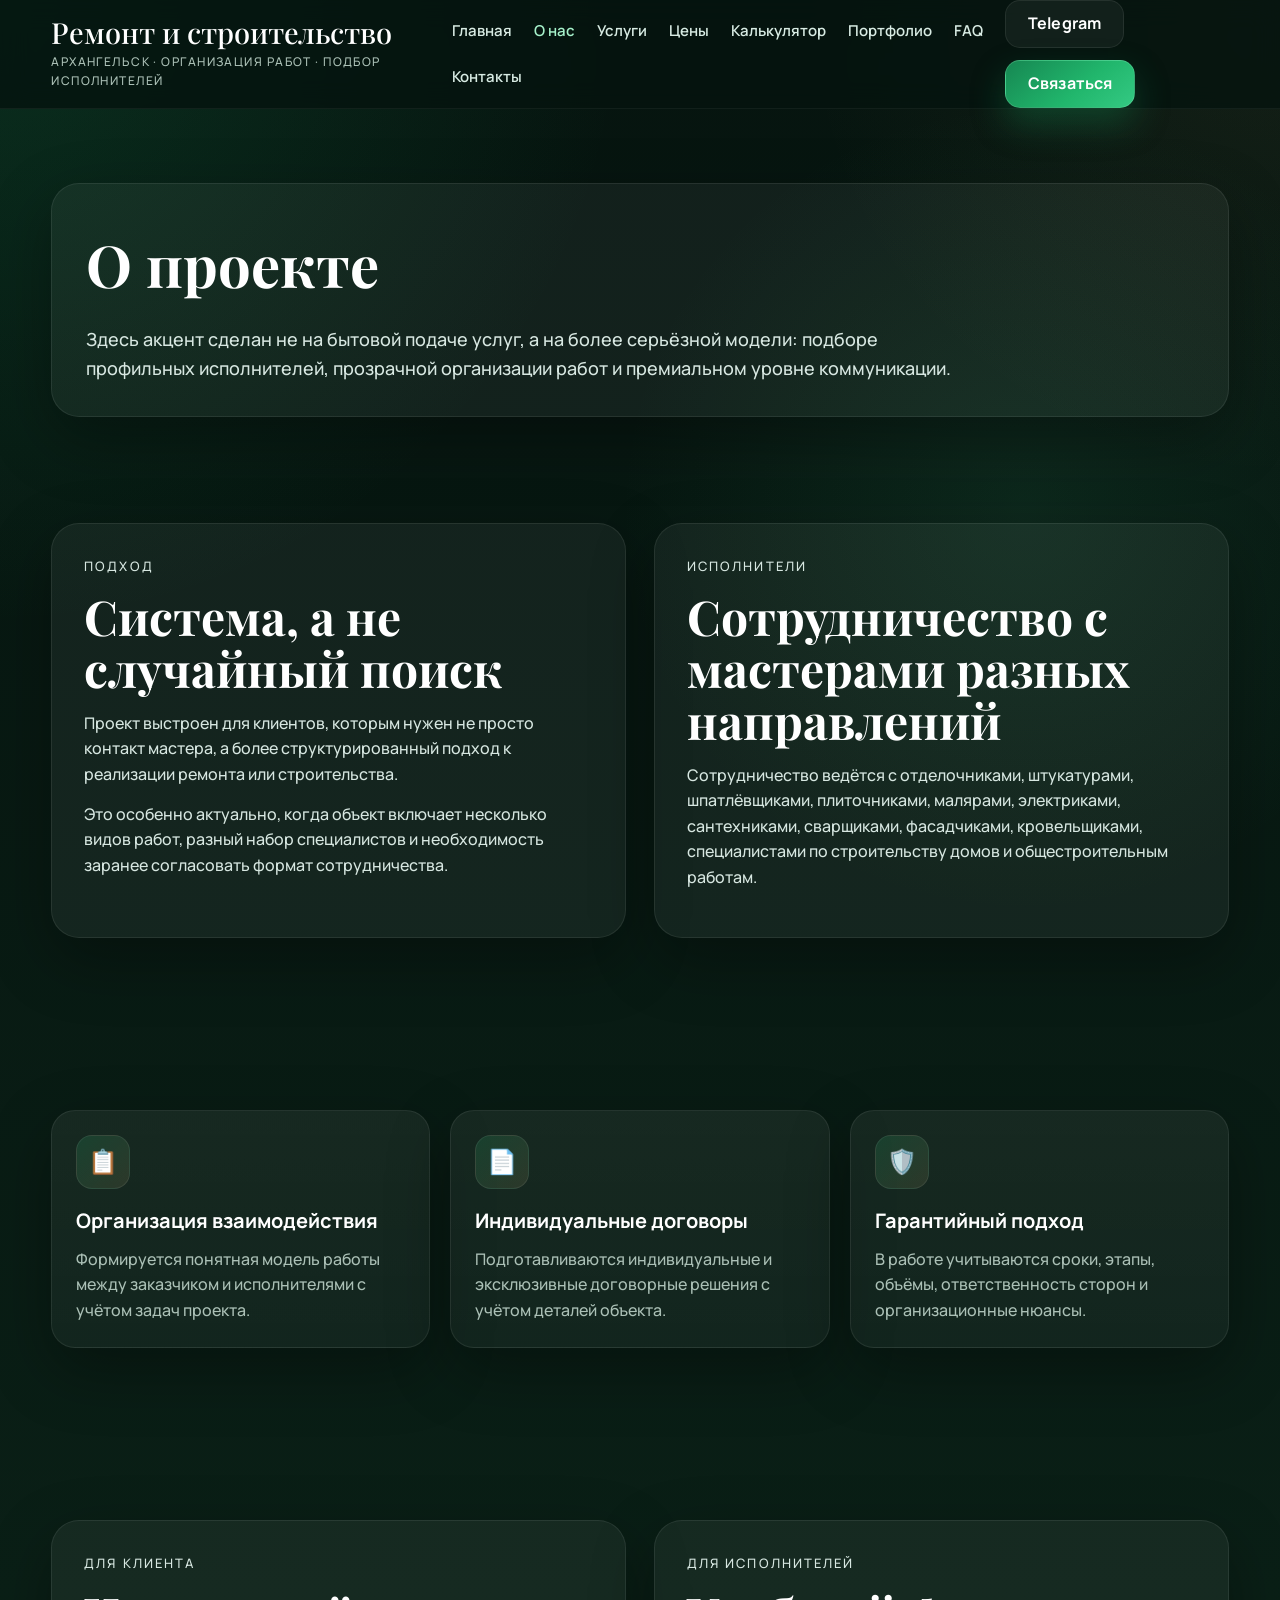
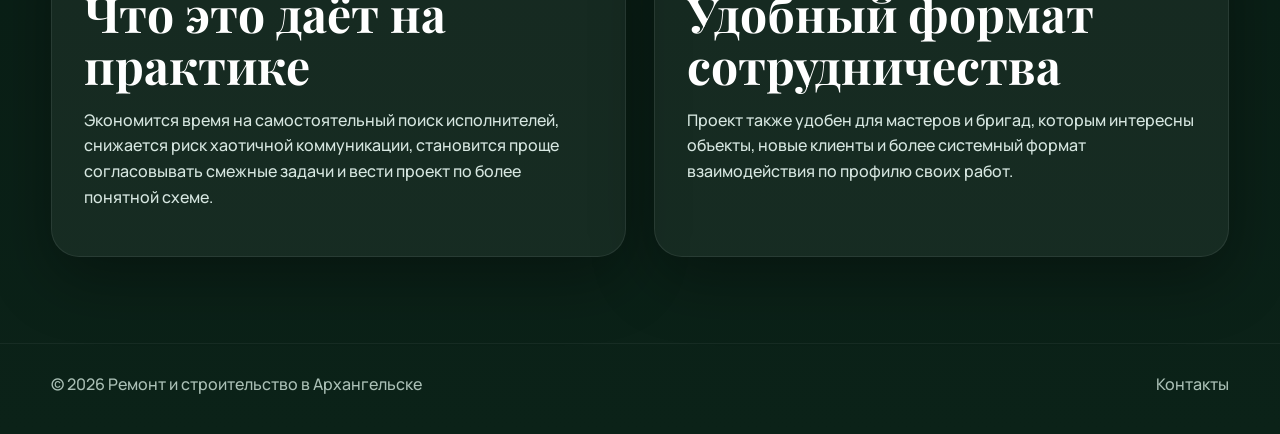
==== about.html @ 0e10240b "Initial site upload and style improvements" ====
<!DOCTYPE html>
<html lang="ru">
<head>
  <meta charset="UTF-8" />
  <meta name="viewport" content="width=device-width, initial-scale=1.0" />
  <title>О нас — Ремонт и строительство в Архангельске</title>
  <meta name="description" content="О проекте: подбор профильных мастеров, организация ремонта и строительных процессов в Архангельске." />
  <link rel="preconnect" href="https://fonts.googleapis.com">
  <link rel="preconnect" href="https://fonts.gstatic.com" crossorigin>
  <link href="https://fonts.googleapis.com/css2?family=Manrope:wght@400;500;600;700;800&family=Playfair+Display:wght@600;700;800&display=swap" rel="stylesheet">
  <link rel="stylesheet" href="style.css" />
</head>
<body>
  <header class="header">
    <div class="container header__wrap">
      <a href="index.html" class="logo">
        <span class="logo__title">Ремонт и строительство</span>
        <span class="logo__subtitle">Архангельск · организация работ · подбор исполнителей</span>
      </a>

      <nav class="nav">
        <a href="index.html">Главная</a>
        <a href="about.html" class="active">О нас</a>
        <a href="services.html">Услуги</a>
        <a href="prices.html">Цены</a>
        <a href="calculator.html">Калькулятор</a>
        <a href="portfolio.html">Портфолио</a>
        <a href="faq.html">FAQ</a>
        <a href="contacts.html">Контакты</a>
      </nav>

      <div class="header__actions">
        <a class="btn btn--ghost" href="https://t.me/step1by2step" target="_blank">Telegram</a>
        <a class="btn btn--primary" href="contacts.html">Связаться</a>
      </div>
    </div>
  </header>

  <section class="page-hero">
    <div class="container">
      <div class="page-hero__box">
        <h1>О проекте</h1>
        <p>
          Здесь акцент сделан не на бытовой подаче услуг, а на более серьёзной модели:
          подборе профильных исполнителей, прозрачной организации работ и премиальном уровне коммуникации.
        </p>
      </div>
    </div>
  </section>

  <section class="section">
    <div class="container grid-2">
      <div class="glass text-box">
        <p class="section-label">Подход</p>
        <h2 class="section-title">Система, а не случайный поиск</h2>
        <p>
          Проект выстроен для клиентов, которым нужен не просто контакт мастера,
          а более структурированный подход к реализации ремонта или строительства.
        </p>
        <p>
          Это особенно актуально, когда объект включает несколько видов работ,
          разный набор специалистов и необходимость заранее согласовать формат сотрудничества.
        </p>
      </div>

      <div class="glass text-box">
        <p class="section-label">Исполнители</p>
        <h2 class="section-title">Сотрудничество с мастерами разных направлений</h2>
        <p>
          Сотрудничество ведётся с отделочниками, штукатурами, шпатлёвщиками, плиточниками,
          малярами, электриками, сантехниками, сварщиками, фасадчиками, кровельщиками,
          специалистами по строительству домов и общестроительным работам.
        </p>
      </div>
    </div>
  </section>

  <section class="section">
    <div class="container cards cards--3">
      <div class="card">
        <div class="card__icon">📋</div>
        <h3>Организация взаимодействия</h3>
        <p>Формируется понятная модель работы между заказчиком и исполнителями с учётом задач проекта.</p>
      </div>

      <div class="card">
        <div class="card__icon">📄</div>
        <h3>Индивидуальные договоры</h3>
        <p>Подготавливаются индивидуальные и эксклюзивные договорные решения с учётом деталей объекта.</p>
      </div>

      <div class="card">
        <div class="card__icon">🛡️</div>
        <h3>Гарантийный подход</h3>
        <p>В работе учитываются сроки, этапы, объёмы, ответственность сторон и организационные нюансы.</p>
      </div>
    </div>
  </section>

  <section class="section">
    <div class="container grid-2">
      <div class="glass text-box">
        <p class="section-label">Для клиента</p>
        <h2 class="section-title">Что это даёт на практике</h2>
        <p>
          Экономится время на самостоятельный поиск исполнителей, снижается риск хаотичной коммуникации,
          становится проще согласовывать смежные задачи и вести проект по более понятной схеме.
        </p>
      </div>

      <div class="glass text-box">
        <p class="section-label">Для исполнителей</p>
        <h2 class="section-title">Удобный формат сотрудничества</h2>
        <p>
          Проект также удобен для мастеров и бригад, которым интересны объекты, новые клиенты
          и более системный формат взаимодействия по профилю своих работ.
        </p>
      </div>
    </div>
  </section>

  <footer class="footer">
    <div class="container footer__wrap">
      <span>© 2026 Ремонт и строительство в Архангельске</span>
      <span><a href="contacts.html">Контакты</a></span>
    </div>
  </footer>
</body>
</html>
---- style.css ----
:root {
  --bg: #06140f;
  --bg-soft: #0d231a;
  --bg-card: rgba(255,255,255,0.05);
  --border: rgba(255,255,255,0.08);
  --text: #f2fbf6;
  --muted: #abc0b6;
  --accent: #1db56c;
  --accent-soft: #a6f1ca;
  --gold: #d5b677;
  --shadow: 0 22px 64px rgba(0,0,0,0.32);
  --container: 1180px;
  --radius: 24px;
}

* {
  box-sizing: border-box;
}

html {
  scroll-behavior: smooth;
}

body {
  margin: 0;
  font-family: "Manrope", sans-serif;
  font-weight: 500;
  color: var(--text);
  background:
    radial-gradient(circle at top left, rgba(29,181,108,0.16), transparent 26%),
    radial-gradient(circle at 80% 25%, rgba(58,166,113,0.12), transparent 22%),
    radial-gradient(circle at right top, rgba(213,182,119,0.07), transparent 20%),
    linear-gradient(180deg, #06140f 0%, #0b2218 100%);
  line-height: 1.6;
}

a {
  color: inherit;
  text-decoration: none;
}

img {
  display: block;
  max-width: 100%;
}

.container {
  width: min(92%, var(--container));
  margin: 0 auto;
}

.header {
  position: sticky;
  top: 0;
  z-index: 1000;
  backdrop-filter: blur(14px);
  background: rgba(6,20,15,0.82);
  border-bottom: 1px solid rgba(255,255,255,0.05);
}

.header__wrap {
  min-height: 84px;
  display: flex;
  align-items: center;
  justify-content: space-between;
  gap: 20px;
}

.logo {
  display: flex;
  flex-direction: column;
}

.logo__title {
  font-family: "Playfair Display", serif;
  font-size: 29px;
  color: white;
  line-height: 1;
}

.logo__subtitle {
  margin-top: 5px;
  font-size: 12px;
  color: var(--muted);
  text-transform: uppercase;
  letter-spacing: 0.12em;
}

.nav {
  display: flex;
  gap: 22px;
  flex-wrap: wrap;
}

.nav a {
  color: #d8ebe3;
  transition: .25s ease;
  font-size: 15px;
  font-weight: 600;
}

.nav a:hover,
.nav a.active {
  color: var(--accent-soft);
}

.header__actions {
  display: flex;
  gap: 12px;
  flex-wrap: wrap;
}

.btn {
  min-height: 48px;
  padding: 0 22px;
  display: inline-flex;
  align-items: center;
  justify-content: center;
  border-radius: 15px;
  font-weight: 700;
  letter-spacing: 0.01em;
  transition: .25s ease;
  border: 1px solid transparent;
  cursor: pointer;
}

.btn:hover {
  transform: translateY(-2px);
}

.btn--primary {
  background: linear-gradient(140deg, #168752, #21b66c 58%, #34c983);
  color: white;
  box-shadow: 0 16px 34px rgba(21,139,83,0.35);
  border-color: rgba(166,241,202,0.22);
}

.btn--ghost {
  background: rgba(255,255,255,0.05);
  border-color: var(--border);
  color: white;
}

.btn:active {
  transform: translateY(0);
}

.hero {
  padding: 86px 0 48px;
}

.hero__grid {
  display: grid;
  grid-template-columns: 1.1fr 0.9fr;
  gap: 36px;
  align-items: center;
}

.badge {
  display: inline-flex;
  align-items: center;
  gap: 10px;
  padding: 10px 16px;
  border-radius: 999px;
  border: 1px solid var(--border);
  background: rgba(255,255,255,0.04);
  color: white;
  font-size: 14px;
  margin-bottom: 22px;
}

.badge::before {
  content: "";
  width: 8px;
  height: 8px;
  border-radius: 50%;
  background: var(--accent);
  box-shadow: 0 0 14px rgba(40,182,118,0.8);
}

.hero h1,
.page-hero h1,
.section-title {
  font-family: "Playfair Display", serif;
}

.hero h1 {
  margin: 0 0 18px;
  font-size: clamp(40px, 6vw, 72px);
  line-height: 1.02;
  letter-spacing: -0.03em;
  font-weight: 700;
}

.hero h1 span {
  color: var(--accent-soft);
}

.hero p {
  margin: 0 0 28px;
  color: #d7e7e1;
  font-size: 18px;
  font-weight: 500;
  max-width: 740px;
}

.hero__buttons {
  display: flex;
  gap: 14px;
  flex-wrap: wrap;
  margin-bottom: 28px;
}

.hero__points {
  display: grid;
  grid-template-columns: repeat(3, 1fr);
  gap: 14px;
}

.point {
  padding: 18px;
  border-radius: 18px;
  background: rgba(255,255,255,0.04);
  border: 1px solid var(--border);
}

.point strong {
  display: block;
  margin-bottom: 8px;
  color: white;
}

.point span {
  color: var(--muted);
  font-size: 14px;
}

.hero-card,
.glass {
  background: rgba(255,255,255,0.05);
  border: 1px solid var(--border);
  border-radius: 28px;
  box-shadow: var(--shadow);
}

.hero-card {
  padding: 22px;
}

.hero-card__image {
  min-height: 460px;
  border-radius: 22px;
  margin-bottom: 16px;
  background:
    linear-gradient(rgba(8,22,18,0.32), rgba(8,22,18,0.32)),
    url("https://images.unsplash.com/photo-1504307651254-35680f356dfd?auto=format&fit=crop&w=1200&q=80") center/cover no-repeat;
}

.hero-card__stats {
  display: grid;
  grid-template-columns: repeat(2, 1fr);
  gap: 14px;
}

.stat {
  padding: 16px;
  border-radius: 18px;
  background: rgba(255,255,255,0.04);
  border: 1px solid var(--border);
}

.stat strong {
  display: block;
  margin-bottom: 6px;
  color: white;
}

.stat span {
  color: var(--muted);
  font-size: 14px;
}

.page-hero {
  padding: 74px 0 20px;
}

.page-hero__box {
  padding: 34px;
  border-radius: 28px;
  background: rgba(255,255,255,0.05);
  border: 1px solid var(--border);
  box-shadow: var(--shadow);
}

.page-hero h1 {
  margin: 0 0 14px;
  font-size: clamp(34px, 5vw, 58px);
  color: white;
}

.page-hero p {
  margin: 0;
  color: #d7e7e1;
  font-size: 18px;
  max-width: 880px;
}

.section {
  padding: 86px 0;
}

.section-head {
  margin-bottom: 34px;
}

.section-label {
  margin: 0 0 12px;
  color: var(--gold);
  font-size: 13px;
  text-transform: uppercase;
  letter-spacing: .16em;
}

.section-title {
  margin: 0 0 16px;
  font-size: clamp(30px, 4vw, 48px);
  line-height: 1.08;
  color: white;
}

.section-title.center,
.section-subtitle {
  text-align: center;
}

.section-subtitle {
  margin: 0 auto;
  max-width: 850px;
  color: var(--muted);
  font-size: 17px;
}

.grid-2 {
  display: grid;
  grid-template-columns: 1fr 1fr;
  gap: 28px;
}

.cards {
  display: grid;
  gap: 20px;
}

.cards--3 {
  grid-template-columns: repeat(3, 1fr);
}

.card {
  padding: 24px;
  border-radius: 24px;
  background: linear-gradient(180deg, rgba(255,255,255,0.06), rgba(255,255,255,0.04));
  border: 1px solid var(--border);
  box-shadow: var(--shadow);
  transition: .25s ease;
}

.card:hover {
  transform: translateY(-5px);
  border-color: rgba(151,227,190,0.25);
}

.card__icon {
  width: 54px;
  height: 54px;
  display: grid;
  place-items: center;
  border-radius: 16px;
  margin-bottom: 16px;
  font-size: 24px;
  background: linear-gradient(135deg, rgba(40,182,118,0.18), rgba(213,182,119,0.12));
  border: 1px solid var(--border);
}

.card h3 {
  margin: 0 0 10px;
  color: white;
  font-size: 20px;
  font-weight: 700;
}

.card p {
  margin: 0;
  color: var(--muted);
  font-weight: 500;
}

.text-box {
  padding: 32px;
}

.text-box p {
  margin: 0 0 14px;
  color: #d7e7e1;
}

.price-table {
  overflow: hidden;
}

.price-row {
  display: grid;
  grid-template-columns: 1.6fr 0.7fr 0.8fr;
  gap: 20px;
  padding: 18px 24px;
  border-bottom: 1px solid rgba(255,255,255,0.06);
  align-items: center;
}

.price-row:last-child {
  border-bottom: none;
}

.price-row--head {
  font-weight: 800;
  color: white;
  background: rgba(255,255,255,0.04);
}

.note {
  margin-top: 16px;
  color: var(--muted);
}

.block-intro {
  margin: 0 0 22px;
  color: #d7e7e1;
}

.contact-block {
  display: grid;
  grid-template-columns: 0.95fr 1.05fr;
  gap: 28px;
}

.contact-box,
.about-box,
.form-box {
  padding: 32px;
}

.contact-list {
  display: grid;
  gap: 16px;
}

.contact-item {
  display: flex;
  gap: 14px;
  padding: 18px;
  border-radius: 18px;
  background: rgba(255,255,255,0.04);
  border: 1px solid var(--border);
}

.contact-item__icon {
  width: 40px;
  height: 40px;
  display: grid;
  place-items: center;
  border-radius: 12px;
  background: rgba(255,255,255,0.05);
  flex-shrink: 0;
}

.contact-item strong {
  display: block;
  color: white;
  margin-bottom: 6px;
}

.contact-item a,
.contact-item span {
  color: var(--muted);
  word-break: break-word;
}

.mini-info-grid {
  display: grid;
  grid-template-columns: repeat(2, 1fr);
  gap: 14px;
  margin-top: 22px;
}

.mini-info-card {
  padding: 16px;
  border-radius: 18px;
  background: rgba(255,255,255,0.04);
  border: 1px solid var(--border);
}

.mini-info-card strong {
  display: block;
  margin-bottom: 6px;
  color: white;
}

.mini-info-card span {
  color: var(--muted);
  font-size: 14px;
}

.form {
  display: grid;
  gap: 16px;
}

.form__group {
  display: grid;
  gap: 8px;
}

.form__group label {
  color: white;
  font-size: 14px;
  font-weight: 700;
}

.form__group input,
.form__group textarea,
.form__group select {
  width: 100%;
  padding: 16px 18px;
  border-radius: 16px;
  border: 1px solid var(--border);
  background: rgba(255,255,255,0.04);
  color: white;
  font: inherit;
  outline: none;
}

.form__group input::placeholder,
.form__group textarea::placeholder {
  color: #88a79d;
}

.form__group textarea {
  min-height: 140px;
  resize: vertical;
}

.calc-layout {
  display: grid;
  grid-template-columns: 1.05fr 0.95fr;
  gap: 26px;
}

.calc-box {
  padding: 28px;
}

.calc-grid {
  display: grid;
  gap: 14px;
}

.calc-service {
  padding: 18px;
  border-radius: 18px;
  background: rgba(255,255,255,0.04);
  border: 1px solid var(--border);
}

.calc-service h3 {
  margin: 0 0 12px;
  color: white;
  font-size: 18px;
}

.calc-service__fields {
  display: grid;
  gap: 12px;
}

.calc-service__fields label {
  color: #d7e7e1;
  display: flex;
  gap: 10px;
  align-items: center;
}

.calc-result {
  padding: 28px;
}

.calc-result h3 {
  margin-top: 0;
  color: white;
}

.calc-result-list {
  display: grid;
  gap: 10px;
  margin-bottom: 16px;
}

.calc-result-item {
  padding: 12px 14px;
  border-radius: 14px;
  background: rgba(255,255,255,0.04);
  color: #d7e7e1;
}

.calc-total {
  display: flex;
  justify-content: space-between;
  align-items: center;
  padding-top: 16px;
  border-top: 1px solid rgba(255,255,255,0.08);
  color: white;
  font-size: 20px;
  font-weight: 800;
}

.faq-page {
  display: grid;
  grid-template-columns: 1.1fr 0.9fr;
  gap: 26px;
}

.faq-list {
  padding: 18px;
}

.faq-item {
  border: 1px solid var(--border);
  border-radius: 20px;
  background: rgba(255,255,255,0.04);
  margin-bottom: 14px;
  overflow: hidden;
}

.faq-item:last-child {
  margin-bottom: 0;
}

.faq-item summary {
  list-style: none;
  cursor: pointer;
  padding: 20px 22px;
  color: white;
  font-weight: 700;
  position: relative;
}

.faq-item summary::-webkit-details-marker {
  display: none;
}

.faq-item summary::after {
  content: "+";
  position: absolute;
  right: 22px;
  top: 16px;
  font-size: 26px;
  color: var(--accent-soft);
}

.faq-item[open] summary::after {
  content: "–";
}

.faq-answer {
  padding: 0 22px 20px;
  color: var(--muted);
}

.faq-side {
  display: grid;
  gap: 20px;
}

.faq-side-box {
  padding: 28px;
}

.check-list {
  margin: 0;
  padding: 0;
  list-style: none;
  display: grid;
  gap: 12px;
}

.check-list li {
  position: relative;
  padding-left: 26px;
  color: #d7e7e1;
}

.check-list li::before {
  content: "✓";
  position: absolute;
  left: 0;
  top: 0;
  color: var(--accent-soft);
  font-weight: 800;
}

.quick-links {
  display: grid;
  gap: 10px;
}

.quick-links a {
  padding: 14px 16px;
  border-radius: 14px;
  background: rgba(255,255,255,0.04);
  border: 1px solid var(--border);
  color: #d7e7e1;
  transition: .2s ease;
}

.quick-links a,
.btn,
.nav a {
  -webkit-tap-highlight-color: transparent;
}

.quick-links a:hover {
  border-color: rgba(151,227,190,0.25);
  color: white;
}

.footer {
  padding: 28px 0 36px;
  border-top: 1px solid rgba(255,255,255,0.05);
}

.footer__wrap {
  display: flex;
  justify-content: space-between;
  gap: 16px;
  flex-wrap: wrap;
  color: var(--muted);
}

@media (max-width: 1100px) {
  .hero__grid,
  .grid-2,
  .contact-block,
  .calc-layout,
  .faq-page {
    grid-template-columns: 1fr;
  }

  .cards--3 {
    grid-template-columns: repeat(2, 1fr);
  }

  .hero__points {
    grid-template-columns: repeat(2, 1fr);
  }

  .mini-info-grid {
    grid-template-columns: 1fr 1fr;
  }
}

@media (max-width: 760px) {
  .header {
    position: static;
  }

  .header__wrap {
    min-height: auto;
    padding: 14px 0;
    display: grid;
    gap: 12px;
  }

  .nav {
    display: flex;
    flex-wrap: nowrap;
    overflow-x: auto;
    gap: 10px;
    padding-bottom: 4px;
    scrollbar-width: thin;
  }

  .nav a {
    flex: 0 0 auto;
    padding: 10px 14px;
    border-radius: 12px;
    border: 1px solid var(--border);
    background: rgba(255,255,255,0.04);
    font-size: 14px;
    white-space: nowrap;
  }

  .header__actions {
    display: grid;
    grid-template-columns: repeat(2, minmax(0, 1fr));
  }

  .hero__points,
  .hero-card__stats,
  .cards--3,
  .mini-info-grid {
    grid-template-columns: 1fr;
  }

  .price-row {
    grid-template-columns: 1fr;
    gap: 6px;
  }

  .hero__buttons {
    flex-direction: column;
  }

  .btn {
    width: 100%;
    min-height: 46px;
    font-size: 15px;
  }

  .text-box,
  .contact-box,
  .about-box,
  .form-box,
  .calc-box,
  .calc-result,
  .page-hero__box,
  .faq-side-box {
    padding: 22px;
  }

  .hero-card__image {
    min-height: 320px;
  }

  .logo__title {
    font-size: 24px;
  }

  .logo__subtitle {
    font-size: 11px;
    line-height: 1.35;
  }
}

@media (max-width: 480px) {
  .container {
    width: min(94%, var(--container));
  }

  .header__actions {
    grid-template-columns: 1fr;
  }

  .hero h1 {
    font-size: clamp(30px, 10vw, 44px);
  }

  .section-title {
    font-size: clamp(26px, 8vw, 36px);
  }
}
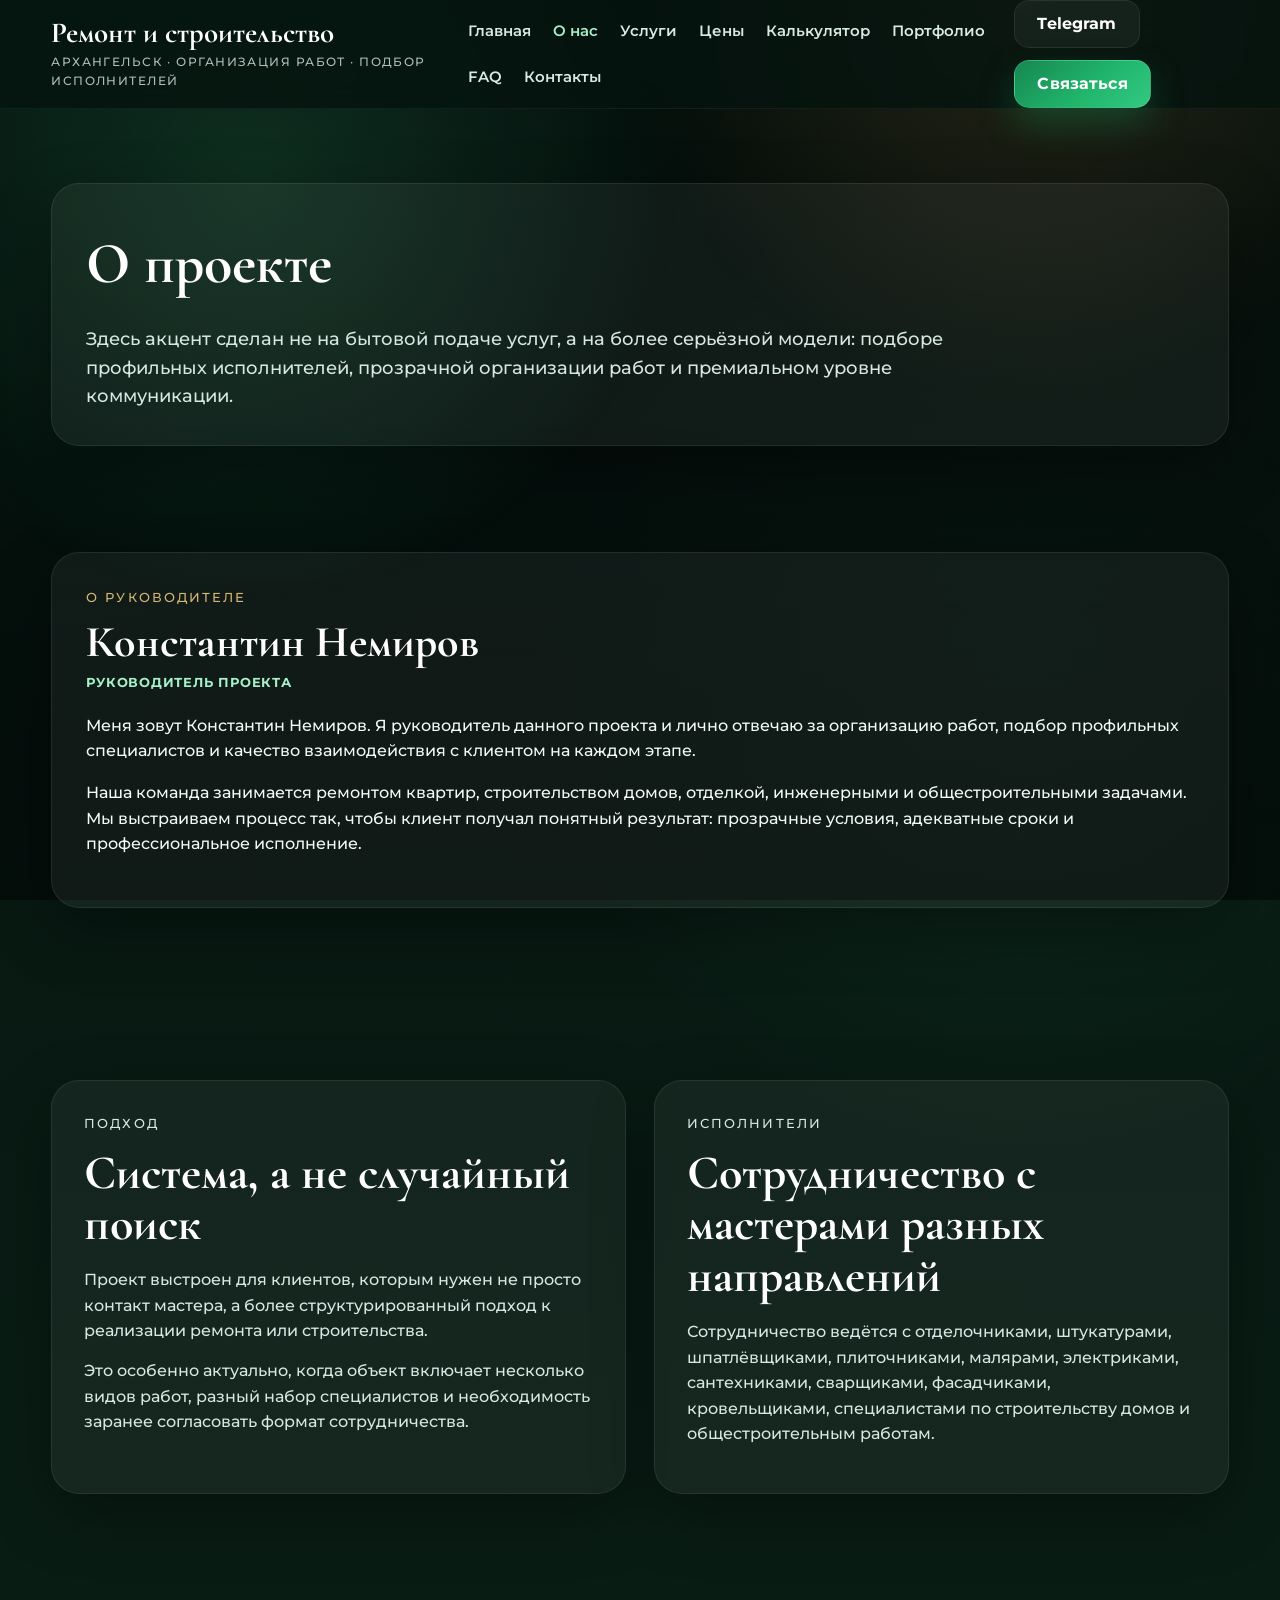
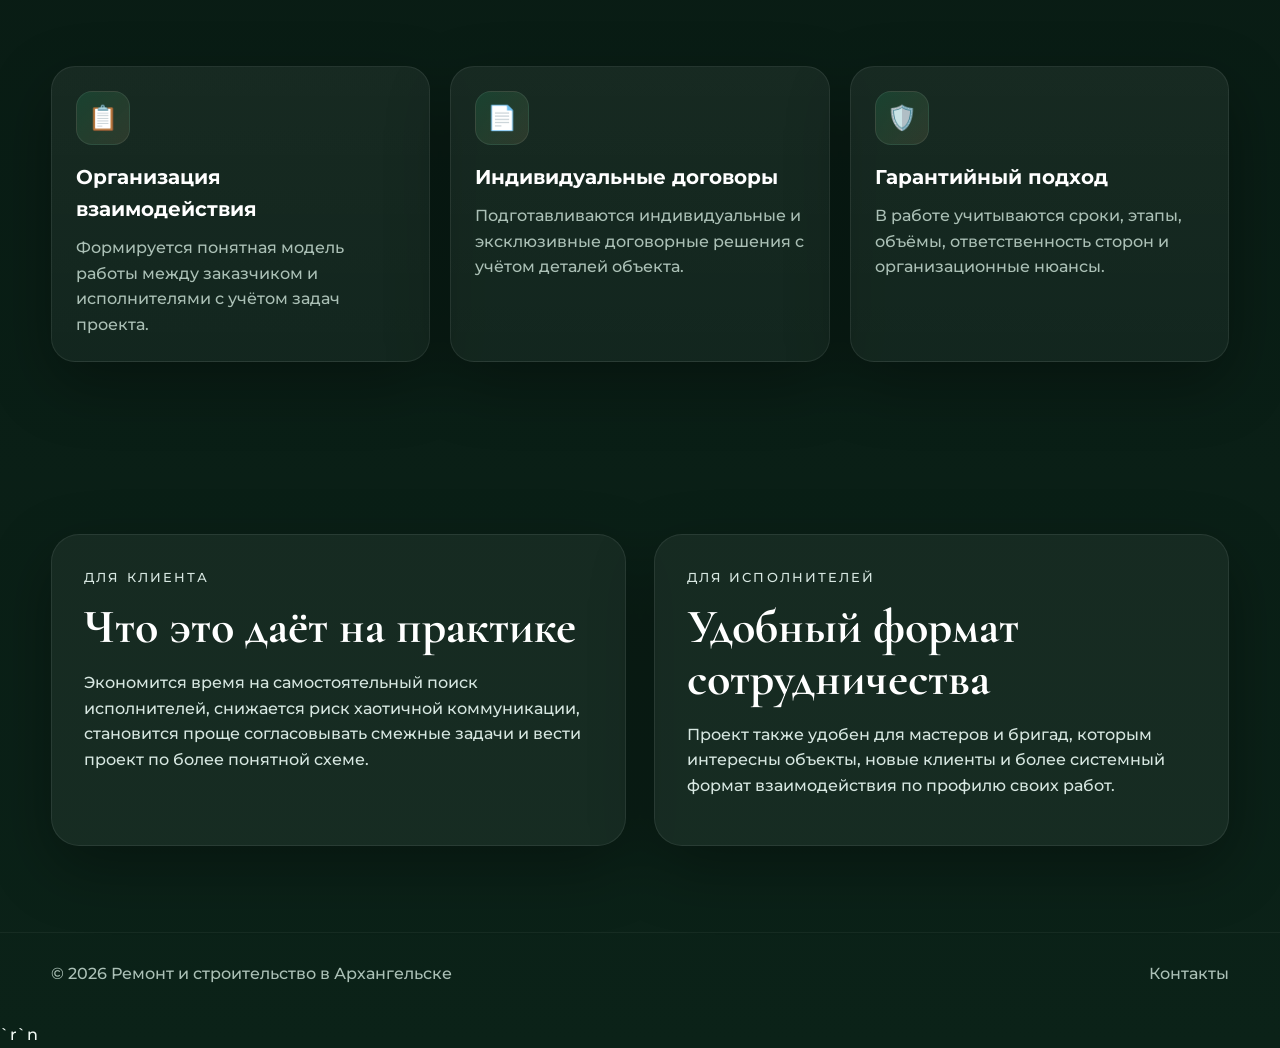
==== commit e4b93bc3: "Premium redesign: founder section, collage, video service sliders" ====
--- a/about.html
+++ b/about.html
@@ -43,6 +43,25 @@
         <p>
           Здесь акцент сделан не на бытовой подаче услуг, а на более серьёзной модели:
           подборе профильных исполнителей, прозрачной организации работ и премиальном уровне коммуникации.
+        </p>
+      </div>
+    </div>
+  </section>
+
+  <section class="section">
+    <div class="container">
+      <div class="glass founder-card">
+        <p class="section-label">О руководителе</p>
+        <h2 class="section-title founder-name">Константин Немиров</h2>
+        <p class="founder-role">Руководитель проекта</p>
+        <p>
+          Меня зовут Константин Немиров. Я руководитель данного проекта и лично отвечаю за организацию работ,
+          подбор профильных специалистов и качество взаимодействия с клиентом на каждом этапе.
+        </p>
+        <p>
+          Наша команда занимается ремонтом квартир, строительством домов, отделкой, инженерными и общестроительными
+          задачами. Мы выстраиваем процесс так, чтобы клиент получал понятный результат: прозрачные условия,
+          адекватные сроки и профессиональное исполнение.
         </p>
       </div>
     </div>
@@ -125,5 +144,5 @@
       <span><a href="contacts.html">Контакты</a></span>
     </div>
   </footer>
-</body>
+  <script src="script.js"></script>`r`n</body>
 </html>
--- a/style.css
+++ b/style.css
@@ -1,3 +1,5 @@
+@import url("https://fonts.googleapis.com/css2?family=Cormorant+Garamond:wght@600;700&family=Montserrat:wght@400;500;600;700;800&display=swap");
+
 :root {
   --bg: #06140f;
   --bg-soft: #0d231a;
@@ -23,7 +25,7 @@
 
 body {
   margin: 0;
-  font-family: "Manrope", sans-serif;
+  font-family: "Montserrat", sans-serif;
   font-weight: 500;
   color: var(--text);
   background:
@@ -32,6 +34,28 @@
     radial-gradient(circle at right top, rgba(213,182,119,0.07), transparent 20%),
     linear-gradient(180deg, #06140f 0%, #0b2218 100%);
   line-height: 1.6;
+  position: relative;
+}
+
+body::before {
+  content: "";
+  position: fixed;
+  inset: 0;
+  z-index: -2;
+  background:
+    linear-gradient(rgba(4, 12, 10, 0.68), rgba(4, 12, 10, 0.84)),
+    url("https://images.unsplash.com/photo-1460574283810-2aab119d8511?auto=format&fit=crop&w=1920&q=80") center/cover no-repeat;
+}
+
+body::after {
+  content: "";
+  position: fixed;
+  inset: 0;
+  z-index: -1;
+  background:
+    radial-gradient(circle at 20% 20%, rgba(61, 181, 121, 0.17), transparent 34%),
+    radial-gradient(circle at 80% 0%, rgba(255, 181, 82, 0.12), transparent 30%);
+  pointer-events: none;
 }
 
 a {
@@ -72,10 +96,11 @@
 }
 
 .logo__title {
-  font-family: "Playfair Display", serif;
+  font-family: "Cormorant Garamond", serif;
   font-size: 29px;
   color: white;
   line-height: 1;
+  font-weight: 700;
 }
 
 .logo__subtitle {
@@ -181,7 +206,7 @@
 .hero h1,
 .page-hero h1,
 .section-title {
-  font-family: "Playfair Display", serif;
+  font-family: "Cormorant Garamond", serif;
 }
 
 .hero h1 {
@@ -253,7 +278,7 @@
   margin-bottom: 16px;
   background:
     linear-gradient(rgba(8,22,18,0.32), rgba(8,22,18,0.32)),
-    url("https://images.unsplash.com/photo-1504307651254-35680f356dfd?auto=format&fit=crop&w=1200&q=80") center/cover no-repeat;
+    url("https://images.unsplash.com/photo-1489515217757-5fd1be406fef?auto=format&fit=crop&w=1200&q=80") center/cover no-repeat;
 }
 
 .hero-card__stats {
@@ -367,6 +392,99 @@
 .card:hover {
   transform: translateY(-5px);
   border-color: rgba(151,227,190,0.25);
+}
+
+.puzzle-grid {
+  display: grid;
+  grid-template-columns: repeat(6, minmax(0, 1fr));
+  grid-auto-rows: 90px;
+  gap: 12px;
+}
+
+.puzzle-tile {
+  border-radius: 18px;
+  overflow: hidden;
+  border: 1px solid var(--border);
+  box-shadow: var(--shadow);
+}
+
+.puzzle-tile img {
+  width: 100%;
+  height: 100%;
+  object-fit: cover;
+  transition: transform .4s ease;
+}
+
+.puzzle-tile:hover img {
+  transform: scale(1.06);
+}
+
+.puzzle-tile--lg {
+  grid-column: span 3;
+  grid-row: span 3;
+}
+
+.puzzle-tile--md {
+  grid-column: span 2;
+  grid-row: span 2;
+}
+
+.puzzle-tile--sm {
+  grid-column: span 1;
+  grid-row: span 2;
+}
+
+.founder-card {
+  padding: 34px;
+}
+
+.founder-name {
+  margin: 0 0 8px;
+  font-size: clamp(30px, 4vw, 44px);
+  line-height: 1;
+  color: #ffffff;
+}
+
+.founder-role {
+  margin: 0 0 20px;
+  color: var(--accent-soft);
+  font-weight: 700;
+  letter-spacing: .06em;
+  text-transform: uppercase;
+  font-size: 13px;
+}
+
+.services-grid .card {
+  overflow: hidden;
+}
+
+.service-media {
+  height: 180px;
+  margin: -24px -24px 16px;
+  position: relative;
+  border-bottom: 1px solid var(--border);
+  background: #0b1a15;
+}
+
+.service-media::after {
+  content: "";
+  position: absolute;
+  inset: 0;
+  background: linear-gradient(180deg, rgba(2,8,6,0.08), rgba(2,8,6,0.44));
+  pointer-events: none;
+}
+
+.service-media video {
+  width: 100%;
+  height: 100%;
+  object-fit: cover;
+  display: block;
+  opacity: 1;
+  transition: opacity .45s ease;
+}
+
+.service-media video.is-switching {
+  opacity: 0.2;
 }
 
 .card__icon {
@@ -763,6 +881,10 @@
 
   .mini-info-grid {
     grid-template-columns: 1fr 1fr;
+  }
+
+  .puzzle-grid {
+    grid-auto-rows: 72px;
   }
 }
 
@@ -809,6 +931,22 @@
     grid-template-columns: 1fr;
   }
 
+  .puzzle-grid {
+    grid-template-columns: repeat(2, minmax(0, 1fr));
+    grid-auto-rows: 110px;
+  }
+
+  .puzzle-tile--lg,
+  .puzzle-tile--md,
+  .puzzle-tile--sm {
+    grid-column: span 1;
+    grid-row: span 2;
+  }
+
+  .service-media {
+    height: 164px;
+  }
+
   .price-row {
     grid-template-columns: 1fr;
     gap: 6px;
@@ -831,7 +969,8 @@
   .calc-box,
   .calc-result,
   .page-hero__box,
-  .faq-side-box {
+  .faq-side-box,
+  .founder-card {
     padding: 22px;
   }
 
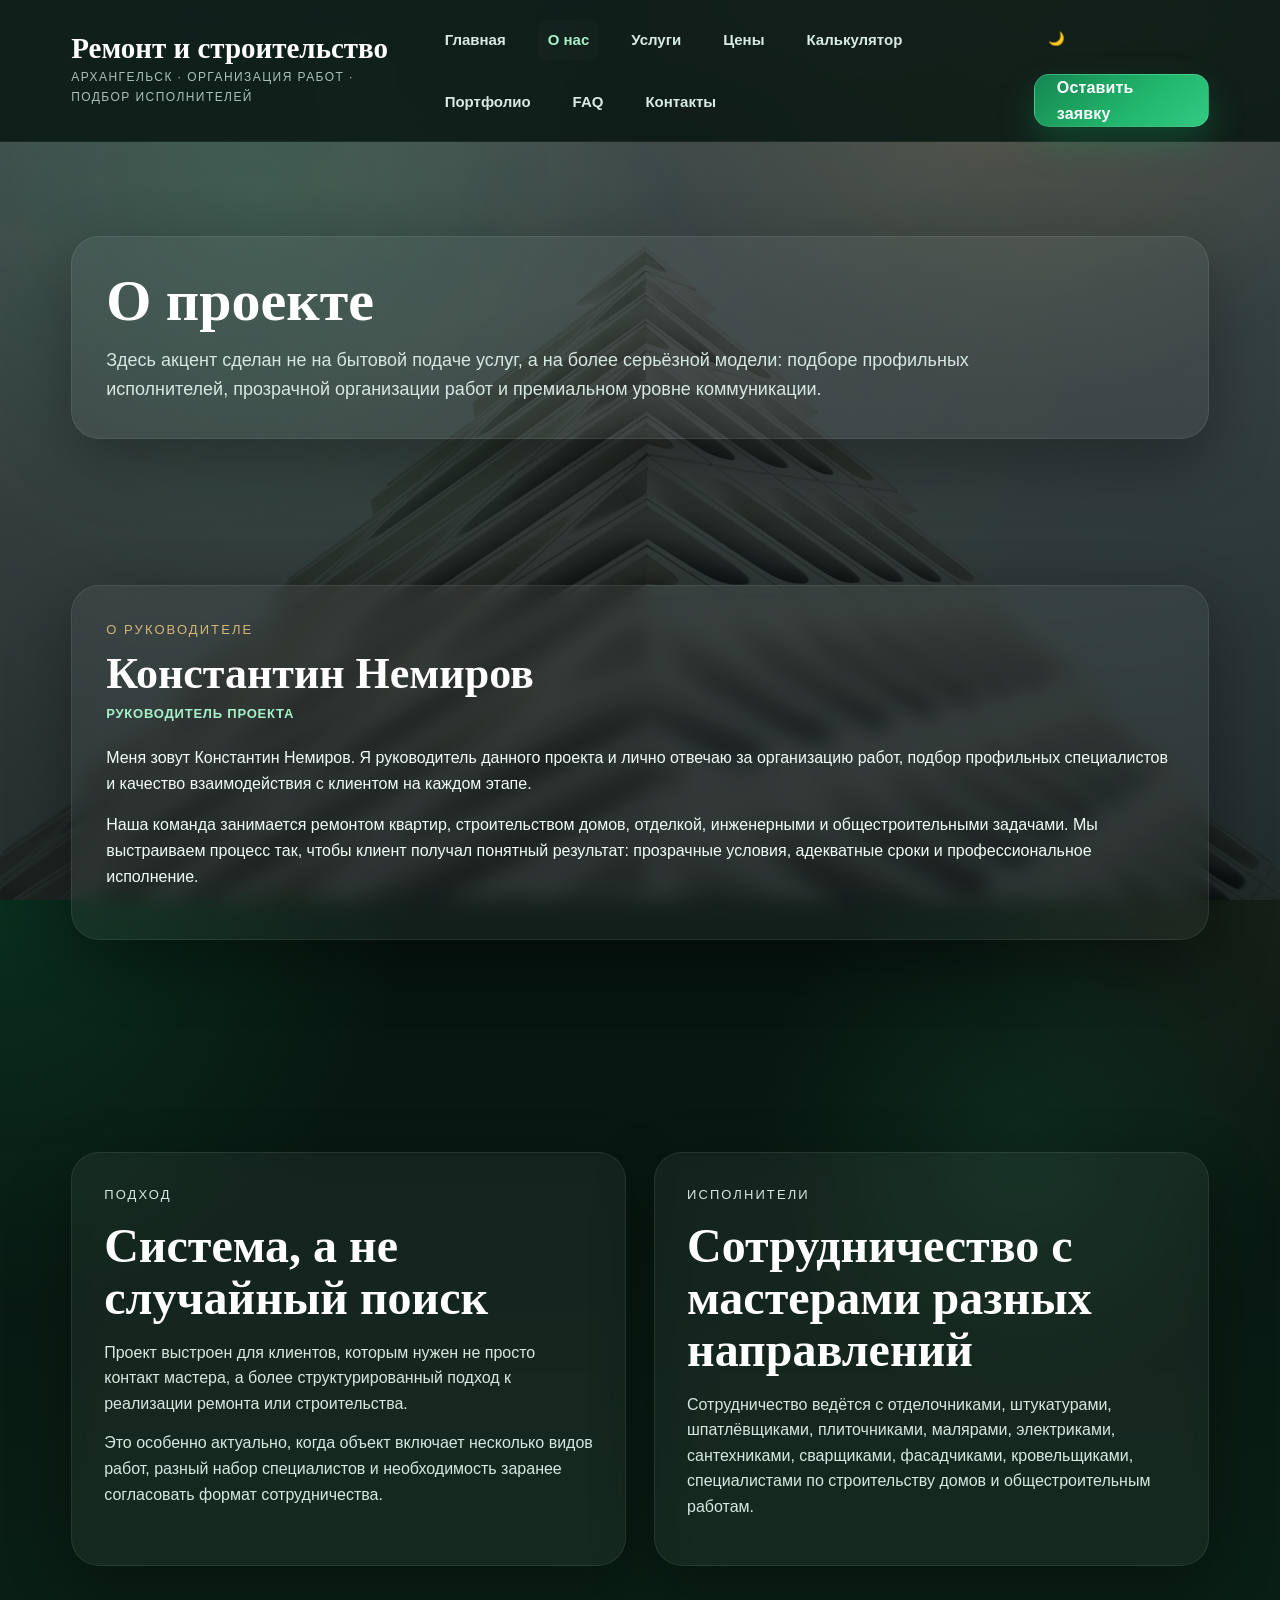
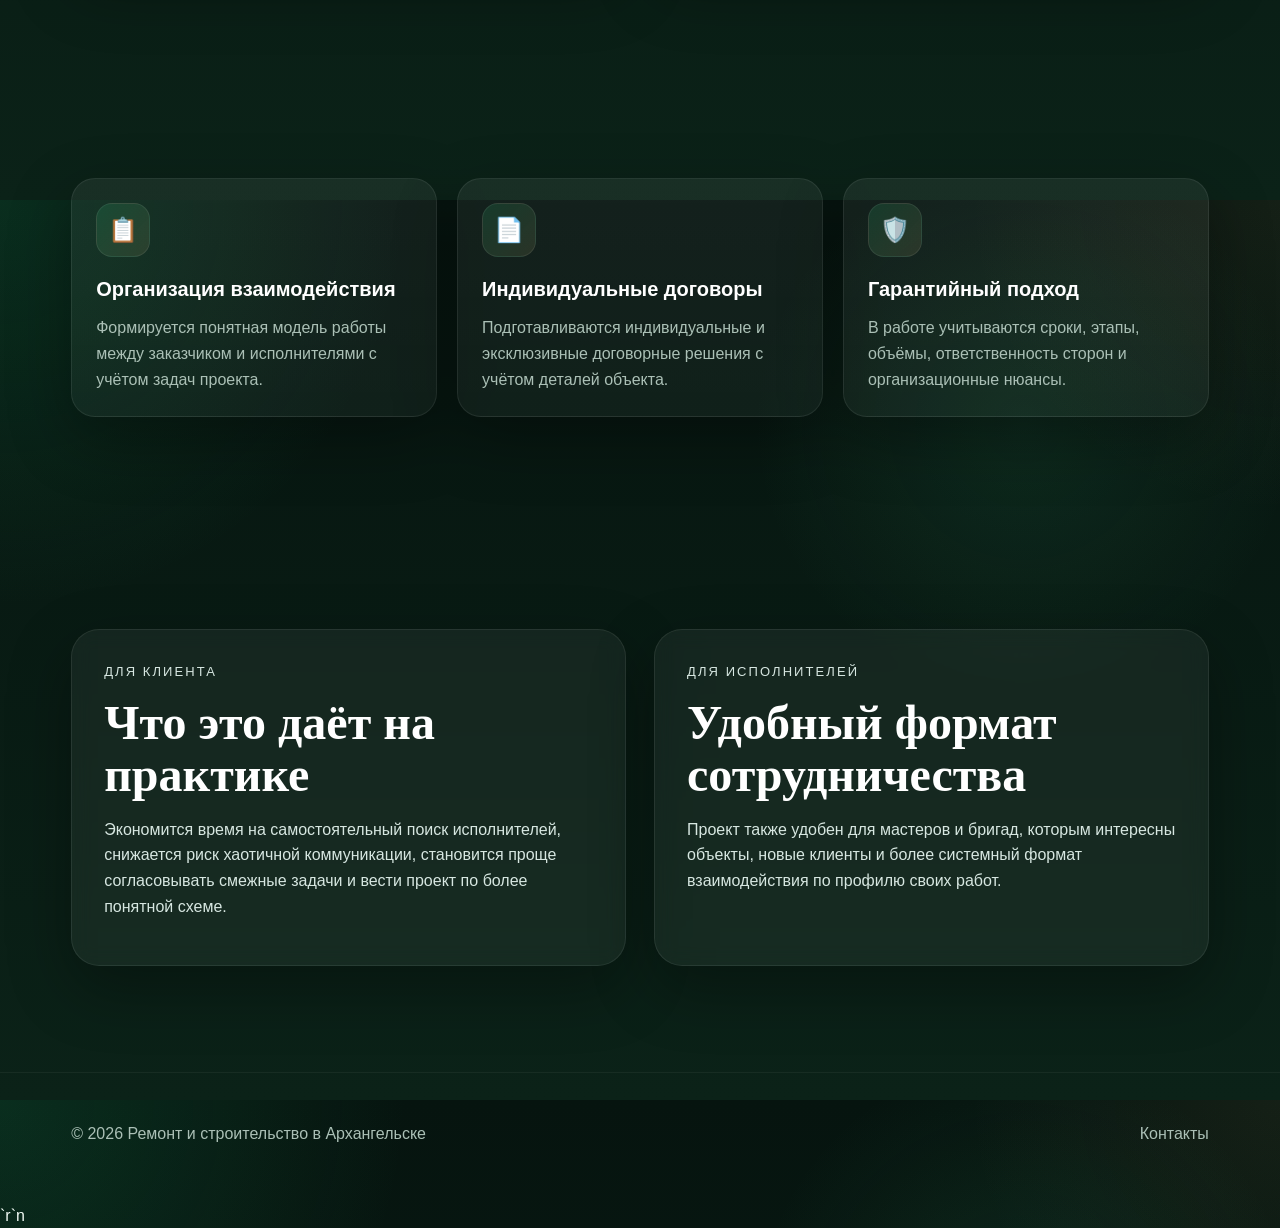
==== commit 4c159d59: "chore: redesign UI (dark glassmorphism), responsive layout, JS refactor, add GH Pages workflow" ====
--- a/about.html
+++ b/about.html
@@ -4,10 +4,12 @@
   <meta charset="UTF-8" />
   <meta name="viewport" content="width=device-width, initial-scale=1.0" />
   <title>О нас — Ремонт и строительство в Архангельске</title>
-  <meta name="description" content="О проекте: подбор профильных мастеров, организация ремонта и строительных процессов в Архангельске." />
+  <meta name="description" content="О проекте: подбор мастеров, организация работ и защита интересов заказчика в Архангельске." />
+  <meta name="theme-color" content="#0f1724" />
+  <link rel="icon" href="/favicon.ico" />
   <link rel="preconnect" href="https://fonts.googleapis.com">
   <link rel="preconnect" href="https://fonts.gstatic.com" crossorigin>
-  <link href="https://fonts.googleapis.com/css2?family=Manrope:wght@400;500;600;700;800&family=Playfair+Display:wght@600;700;800&display=swap" rel="stylesheet">
+  <link href="https://fonts.googleapis.com/css2?family=Inter:wght@300;400;600;700;800&family=Roboto:wght@300;400;500;700&display=swap" rel="stylesheet">
   <link rel="stylesheet" href="style.css" />
 </head>
 <body>
@@ -30,8 +32,9 @@
       </nav>
 
       <div class="header__actions">
+        <button id="themeToggle" class="btn theme-toggle" aria-label="Переключить тему">🌙</button>
         <a class="btn btn--ghost" href="https://t.me/step1by2step" target="_blank">Telegram</a>
-        <a class="btn btn--primary" href="contacts.html">Связаться</a>
+        <a class="btn btn--primary" href="contacts.html">Оставить заявку</a>
       </div>
     </div>
   </header>
--- a/style.css
+++ b/style.css
@@ -1,3 +1,123 @@
+@import url('https://fonts.googleapis.com/css2?family=Inter:wght@300;400;600;700;800&family=Roboto:wght@300;400;500;700&display=swap');
+
+:root{
+  --bg:#0f1724;
+  --surface: rgba(255,255,255,0.06);
+  --glass: rgba(255,255,255,0.06);
+  --glass-2: rgba(255,255,255,0.04);
+  --muted: #9aa4b2;
+  --accent: #66d9ff;
+  --accent-2: #8b5cf6;
+  --success: #7ee787;
+  --danger: #ff6b6b;
+  --text: #e6eef6;
+  --radius: 14px;
+  --container: 1200px;
+}
+
+/* Light theme fallback */
+@media (prefers-color-scheme: light){
+  :root{
+    --bg:#f6f8fb;
+    --surface: rgba(0,0,0,0.04);
+    --glass: rgba(255,255,255,0.6);
+    --glass-2: rgba(255,255,255,0.8);
+    --muted:#6b7280;
+    --text:#0b1220;
+  }
+}
+
+*{box-sizing:border-box}
+html,body{height:100%}
+body{
+  margin:0;
+  font-family:Inter, Roboto, system-ui, -apple-system, 'Segoe UI', Arial;
+  background: linear-gradient(180deg,var(--bg) 0%, color-mix(in srgb, var(--bg) 80%, black 10%));
+  color:var(--text);
+  -webkit-font-smoothing:antialiased;
+  -moz-osx-font-smoothing:grayscale;
+}
+
+.container{max-width:var(--container);margin:0 auto;padding:20px}
+
+/* Header */
+.header{position:sticky;top:0;z-index:40;backdrop-filter: blur(8px);background:linear-gradient(180deg, rgba(255,255,255,0.02), transparent);border-bottom:1px solid rgba(255,255,255,0.04)}
+.header__wrap{display:flex;align-items:center;gap:16px;padding:14px 20px;justify-content:space-between}
+.logo{display:flex;flex-direction:column;text-decoration:none;color:var(--text)}
+.logo__title{font-weight:700;font-size:18px}
+.logo__subtitle{font-size:12px;color:var(--muted)}
+
+.nav{display:flex;gap:12px;align-items:center}
+.nav a{text-decoration:none;color:var(--muted);padding:8px 10px;border-radius:8px;transition:all .2s}
+.nav a:hover,.nav a.active{color:var(--text);background:linear-gradient(90deg, rgba(255,255,255,0.02), rgba(255,255,255,0.01))}
+
+.header__actions{display:flex;gap:10px;align-items:center}
+.btn{display:inline-flex;align-items:center;gap:8px;padding:8px 12px;border-radius:10px;border:1px solid rgba(255,255,255,0.06);background:transparent;color:var(--text);cursor:pointer;text-decoration:none}
+.btn--primary{background:linear-gradient(90deg,var(--accent),var(--accent-2));color:#061323;border:none}
+.btn--ghost{background:transparent;color:var(--text);border:1px solid rgba(255,255,255,0.04)}
+
+.theme-toggle{width:40px;height:40px;display:inline-grid;place-items:center;border-radius:10px}
+
+/* Hero / page-hero */
+.hero,.page-hero{padding:48px 0}
+.hero__grid{display:grid;grid-template-columns:1fr 420px;gap:28px;align-items:center}
+.page-hero__box h1{margin:0;font-size:clamp(22px,3.6vw,40px);line-height:1.05}
+.page-hero__box p{color:var(--muted);max-width:54ch}
+
+/* Glass card */
+.glass{background:linear-gradient(180deg, rgba(255,255,255,0.03), rgba(255,255,255,0.02));border-radius:var(--radius);padding:18px;border:1px solid rgba(255,255,255,0.04);box-shadow:0 8px 30px rgba(2,6,23,0.6);backdrop-filter: blur(10px);}
+
+/* Cards grid */
+.cards{display:grid;gap:18px}
+.cards--3{grid-template-columns:repeat(auto-fit,minmax(220px,1fr))}
+.card{padding:18px;border-radius:12px;background:linear-gradient(180deg,var(--glass),var(--glass-2));transition:transform .3s ease, box-shadow .3s ease}
+.card:hover{transform:translateY(-6px)}
+
+/* Responsive */
+@media (max-width:900px){
+  .hero__grid{grid-template-columns:1fr}
+  .header__wrap{flex-wrap:wrap}
+  .nav{order:3;width:100%;justify-content:space-around}
+}
+
+/* Forms */
+.form__group{display:flex;flex-direction:column;gap:8px;margin-bottom:12px}
+.form__group input,.form__group textarea,.form__group select{padding:10px;border-radius:10px;border:1px solid rgba(255,255,255,0.04);background:transparent;color:var(--text)}
+
+/* Calculator layout */
+.calc-layout{display:grid;grid-template-columns:1fr 360px;gap:22px;align-items:start}
+.calc-grid{display:grid;grid-template-columns:repeat(auto-fit,minmax(200px,1fr));gap:12px}
+.calc-service{padding:12px;border-radius:10px;background:linear-gradient(180deg, rgba(255,255,255,0.02), transparent)}
+.calc-actions{display:flex;gap:10px;margin-top:12px}
+.calc-result{padding:16px}
+
+/* Result list */
+.calc-result-list{display:flex;flex-direction:column;gap:8px;max-height:420px;overflow:auto}
+.calc-result-item{padding:8px;border-radius:8px;background:rgba(0,0,0,0.12);color:var(--muted)}
+.calc-total{display:flex;justify-content:space-between;align-items:center;margin-top:10px}
+
+/* Footer */
+.footer{padding:18px 0;color:var(--muted);border-top:1px solid rgba(255,255,255,0.02);}
+
+/* Utilities */
+.note{color:var(--muted)}
+
+/* Animations */
+.fade-up{opacity:0;transform:translateY(8px);animation:fadeUp .6s ease forwards}
+@keyframes fadeUp{to{opacity:1;transform:none}}
+
+/* FAQ */
+.faq-list details{margin-bottom:12px;padding:12px;border-radius:10px;background:linear-gradient(180deg, rgba(255,255,255,0.02), transparent)}
+
+/* Small screens */
+@media (max-width:420px){.container{padding:14px}.header__wrap{padding:10px}.hero__grid{gap:14px}}
+
+/* Link focus */
+:focus{outline:2px solid rgba(102,217,255,0.14);outline-offset:3px}
+
+/* Make sure images are responsive */
+img{max-width:100%;height:auto;border-radius:8px}
+
 @import url("https://fonts.googleapis.com/css2?family=Cormorant+Garamond:wght@600;700&family=Montserrat:wght@400;500;600;700;800&display=swap");
 
 :root {
@@ -44,7 +164,7 @@
   z-index: -2;
   background:
     linear-gradient(rgba(4, 12, 10, 0.68), rgba(4, 12, 10, 0.84)),
-    url("https://images.unsplash.com/photo-1460574283810-2aab119d8511?auto=format&fit=crop&w=1920&q=80") center/cover no-repeat;
+    url("media/images/bg-construction.jpg") center/cover no-repeat;
 }
 
 body::after {
@@ -133,6 +253,23 @@
   display: flex;
   gap: 12px;
   flex-wrap: wrap;
+}
+
+.header__actions .btn--ghost {
+  display: none;
+}
+
+.menu-toggle {
+  display: none;
+  min-height: 44px;
+  padding: 0 14px;
+  border-radius: 12px;
+  border: 1px solid var(--border);
+  background: rgba(255,255,255,0.06);
+  color: #fff;
+  font: inherit;
+  font-weight: 700;
+  cursor: pointer;
 }
 
 .btn {
@@ -278,7 +415,7 @@
   margin-bottom: 16px;
   background:
     linear-gradient(rgba(8,22,18,0.32), rgba(8,22,18,0.32)),
-    url("https://images.unsplash.com/photo-1489515217757-5fd1be406fef?auto=format&fit=crop&w=1200&q=80") center/cover no-repeat;
+    url("media/images/hero-project.jpg") center/cover no-repeat;
 }
 
 .hero-card__stats {
@@ -456,12 +593,19 @@
 
 .services-grid .card {
   overflow: hidden;
+  transition: .28s ease;
+}
+
+.services-grid .card.is-active {
+  border-color: rgba(166,241,202,0.45);
+  box-shadow: 0 20px 44px rgba(16, 84, 54, 0.36);
 }
 
 .service-media {
-  height: 180px;
+  height: 236px;
   margin: -24px -24px 16px;
   position: relative;
+  overflow: hidden;
   border-bottom: 1px solid var(--border);
   background: #0b1a15;
 }
@@ -475,16 +619,43 @@
 }
 
 .service-media video {
+  position: absolute;
+  inset: 0;
   width: 100%;
   height: 100%;
   object-fit: cover;
   display: block;
+  opacity: 0.45;
+  filter: saturate(0.85) contrast(0.92);
+  transition: opacity .35s ease, filter .35s ease;
+}
+
+.service-media video.is-switching {
+  opacity: 0.22;
+}
+
+.services-grid .card.is-active .service-media video {
+  opacity: 0;
+  filter: saturate(1) contrast(1);
+}
+
+.services-grid .card.is-active .service-media video.is-visible {
   opacity: 1;
-  transition: opacity .45s ease;
-}
-
-.service-media video.is-switching {
-  opacity: 0.2;
+}
+
+.service-media__tag {
+  position: absolute;
+  left: 10px;
+  bottom: 10px;
+  z-index: 2;
+  padding: 6px 10px;
+  border-radius: 10px;
+  border: 1px solid rgba(255,255,255,0.2);
+  background: rgba(8,24,18,0.72);
+  color: #f5fff9;
+  font-size: 12px;
+  font-weight: 700;
+  line-height: 1.25;
 }
 
 .card__icon {
@@ -889,6 +1060,11 @@
 }
 
 @media (max-width: 760px) {
+  body::before,
+  body::after {
+    position: absolute;
+  }
+
   .header {
     position: static;
   }
@@ -900,8 +1076,15 @@
     gap: 12px;
   }
 
+  .menu-toggle {
+    display: inline-flex;
+    align-items: center;
+    justify-content: center;
+    width: 100%;
+  }
+
   .nav {
-    display: flex;
+    display: none;
     flex-wrap: nowrap;
     overflow-x: auto;
     gap: 10px;
@@ -920,8 +1103,16 @@
   }
 
   .header__actions {
+    display: none;
+    grid-template-columns: repeat(2, minmax(0, 1fr));
+  }
+
+  .header.menu-open .nav {
+    display: flex;
+  }
+
+  .header.menu-open .header__actions {
     display: grid;
-    grid-template-columns: repeat(2, minmax(0, 1fr));
   }
 
   .hero__points,
@@ -931,6 +1122,22 @@
     grid-template-columns: 1fr;
   }
 
+  .hero {
+    padding: 52px 0 26px;
+  }
+
+  .section {
+    padding: 58px 0;
+  }
+
+  .section-head {
+    margin-bottom: 22px;
+  }
+
+  .section-subtitle {
+    font-size: 16px;
+  }
+
   .puzzle-grid {
     grid-template-columns: repeat(2, minmax(0, 1fr));
     grid-auto-rows: 110px;
@@ -944,7 +1151,7 @@
   }
 
   .service-media {
-    height: 164px;
+    height: 208px;
   }
 
   .price-row {
@@ -975,7 +1182,7 @@
   }
 
   .hero-card__image {
-    min-height: 320px;
+    min-height: 250px;
   }
 
   .logo__title {
@@ -1001,7 +1208,24 @@
     font-size: clamp(30px, 10vw, 44px);
   }
 
+  .hero p {
+    font-size: 16px;
+  }
+
   .section-title {
     font-size: clamp(26px, 8vw, 36px);
   }
-}
+
+  .service-media {
+    height: 186px;
+    margin: -22px -22px 14px;
+  }
+
+  .card {
+    padding: 22px;
+  }
+
+  .calc-total {
+    font-size: 18px;
+  }
+}
